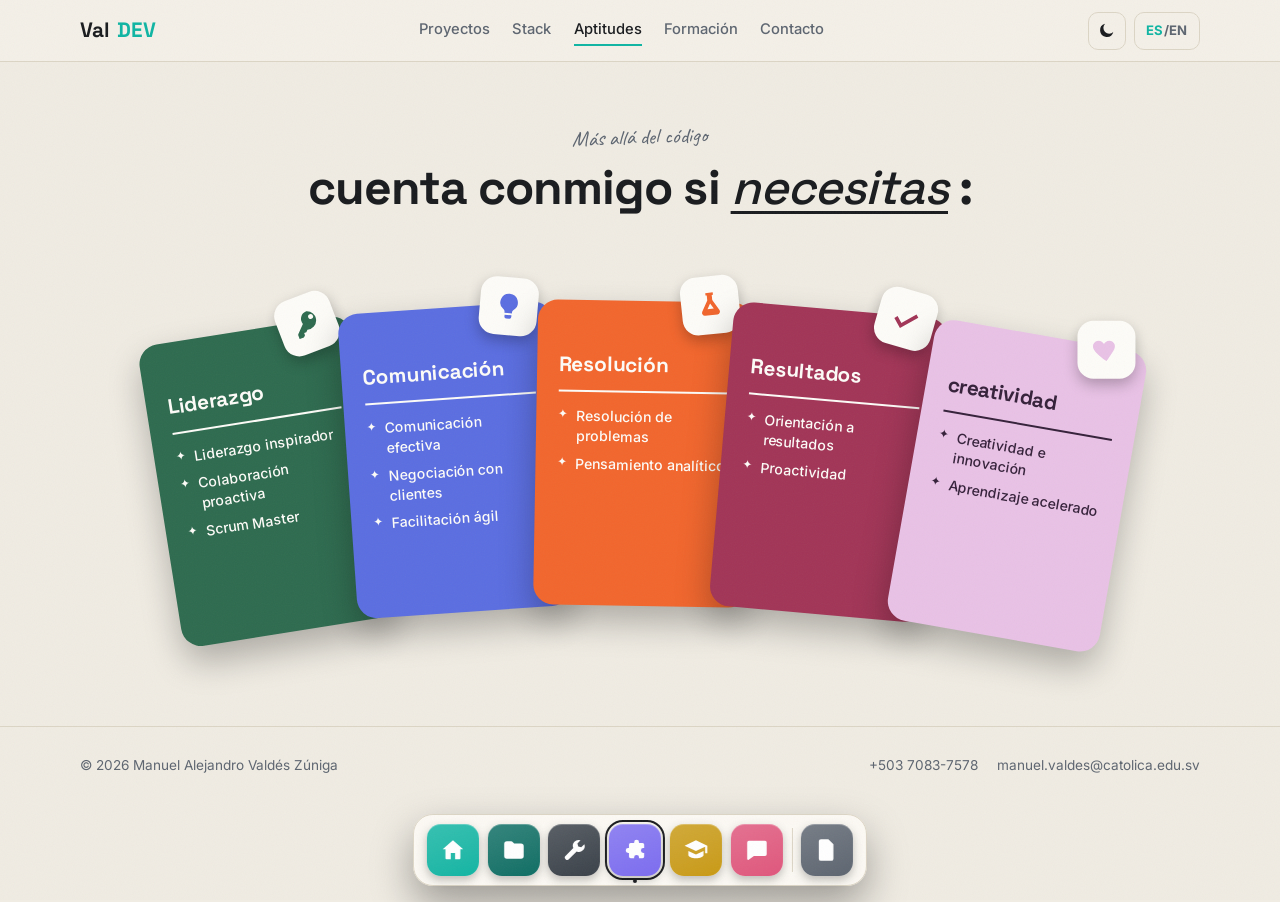
==== aptitudes.html @ 23bbcfeb "Creando mi portafolio digital - Manuel ValDEV" ====
<!DOCTYPE html>
<html lang="es" data-theme="dark">
<head>
  <meta charset="UTF-8" />
  <meta name="viewport" content="width=device-width, initial-scale=1.0" />
  <title>Aptitudes — Manuel ValDEV</title>
  <meta name="description" content="Aptitudes de Manuel Valdés: liderazgo, comunicación, resolución de problemas y orientación a resultados." />
  <link rel="icon" type="image/png" href="assets/avatar-head.png" />
  <script>
    document.documentElement.dataset.theme =
      localStorage.getItem("valdev-theme") ||
      (matchMedia("(prefers-color-scheme: light)").matches ? "light" : "dark");
  </script>
  <link rel="stylesheet" href="styles/base.css" />
  <link rel="stylesheet" href="styles/aptitudes.css" />
</head>
<body class="aptitudes-page has-dock">

  <header class="site-nav">
    <div class="nav-inner container">
      <a href="index.html" class="brand">Val<span>DEV</span></a>
      <nav class="nav-links">
        <a href="proyectos.html" data-i18n="nav.proyectos">Proyectos</a>
        <a href="stack.html" data-i18n="nav.stack">Stack</a>
        <a href="aptitudes.html" data-i18n="nav.aptitudes">Aptitudes</a>
        <a href="certificaciones.html" data-i18n="nav.certs">Formación</a>
        <a href="redes.html" data-i18n="nav.redes">Contacto</a>
      </nav>
      <div class="nav-actions">
        <button id="themeToggle" class="icon-btn" aria-label="Cambiar tema"></button>
        <button id="langToggle" class="lang-toggle" aria-label="Cambiar idioma">
          <span class="lang-opt" data-lang="es">ES</span>/<span class="lang-opt" data-lang="en">EN</span>
        </button>
        <button id="menuBtn" class="icon-btn menu-btn" aria-label="Menú">☰</button>
      </div>
    </div>
  </header>

  <main>
    <div class="container">
      <div class="page-head centered">
        <p class="hand-note phone-note">Más allá del código</p>
        <h1 class="page-title fan-title"><span data-i18n="a.t1">cuenta conmigo si</span> <em data-i18n="a.t2">necesitas</em> :</h1>
      </div>

      <!-- Abanico de tarjetas con stickers, como la referencia -->
      <div class="card-fan reveal">

        <article class="apt-card" style="--cc:#2e6b4f; --rot:-9deg; --y:26px">
          <span class="sticker" style="--srot:-12deg">
            <svg viewBox="0 0 24 24" aria-hidden="true"><path d="M15 2.5a6.5 6.5 0 0 0-6.16 8.6L2.6 17.34a1.6 1.6 0 0 0-.47 1.13v2.4a.63.63 0 0 0 .63.63h2.4c.42 0 .83-.17 1.13-.47l.9-.9v-1.87h1.87l1.55-1.55A6.5 6.5 0 1 0 15 2.5zm1.75 3.25a2 2 0 1 1-2 2 2 2 0 0 1 2-2z"/></svg>
          </span>
          <h2 data-i18n="a.p1.t">liderazgo</h2>
          <ul>
            <li data-i18n="a.p1.c1">Liderazgo inspirador</li>
            <li data-i18n="a.p1.c2">Colaboración proactiva</li>
            <li data-i18n="a.p1.c3">Scrum Master</li>
          </ul>
        </article>

        <article class="apt-card" style="--cc:#5b6ee1; --rot:-4deg; --y:6px">
          <span class="sticker" style="--srot:9deg">
            <svg viewBox="0 0 24 24" aria-hidden="true"><path d="M12 2a7 7 0 0 0-4.1 12.67c.66.48 1.1 1.2 1.1 2V17.5h6v-.83c0-.8.44-1.52 1.1-2A7 7 0 0 0 12 2zM9.25 19h5.5v1.5A1.5 1.5 0 0 1 13.25 22h-2.5a1.5 1.5 0 0 1-1.5-1.5z"/></svg>
          </span>
          <h2 data-i18n="a.p2.t">comunicación</h2>
          <ul>
            <li data-i18n="a.p2.c1">Comunicación efectiva</li>
            <li data-i18n="a.p2.c2">Negociación con clientes</li>
            <li data-i18n="a.p2.c3">Facilitación ágil</li>
          </ul>
        </article>

        <article class="apt-card" style="--cc:#f2662d; --rot:1deg; --y:0px">
          <span class="sticker" style="--srot:-7deg">
            <svg viewBox="0 0 24 24" aria-hidden="true"><path d="M9 2h6v2h-1v4.1l4.93 8.55A2.3 2.3 0 0 1 16.94 20H7.06a2.3 2.3 0 0 1-1.99-3.45L10 8.1V4H9zm3 8.6-2.53 4.4h5.06z"/></svg>
          </span>
          <h2 data-i18n="a.p3.t">resolución</h2>
          <ul>
            <li data-i18n="a.p3.c1">Resolución de problemas</li>
            <li data-i18n="a.p3.c3">Pensamiento analítico</li>
          </ul>
        </article>

        <article class="apt-card" style="--cc:#a23557; --rot:5deg; --y:8px">
          <span class="sticker" style="--srot:11deg">
            <svg viewBox="0 0 24 24" aria-hidden="true"><path d="M9.3 16.2 4.9 11.8l-2.1 2.1 6.5 6.5L21.2 8.5l-2.1-2.1z"/></svg>
          </span>
          <h2 data-i18n="a.p4.t">resultados</h2>
          <ul>
            <li data-i18n="a.p4.c1">Orientación a resultados</li>
            <li data-i18n="a.p4.c3">Proactividad</li>
          </ul>
        </article>

        <article class="apt-card apt-card-light" style="--cc:#e9c2e6; --rot:10deg; --y:30px">
          <span class="sticker" style="--srot:-10deg">
            <svg viewBox="0 0 24 24" aria-hidden="true"><path d="M12 21s-7.7-4.9-10.2-9.5C.2 8.4 2.2 4.8 5.7 4.8c2 0 3.4 1.1 4.3 2.6.9-1.5 2.3-2.6 4.3-2.6 3.5 0 5.5 3.6 3.9 6.7C15.7 16.1 12 21 12 21z"/></svg>
          </span>
          <h2 data-i18n="a.p5.t">creatividad</h2>
          <ul>
            <li data-i18n="a.p4.c2">Creatividad e innovación</li>
            <li data-i18n="a.p3.c2">Aprendizaje acelerado</li>
          </ul>
        </article>

      </div>
    </div>
  </main>

  <!-- Dock global de navegación -->
  <nav class="dock" id="dock" aria-label="Navegación rápida">
    <a class="dock-item" href="index.html" style="--di:#0fb5a3">
      <span class="dock-tip" data-i18n="dock.home">Inicio</span>
      <svg class="di" viewBox="0 0 24 24" aria-hidden="true"><path d="M12 3 2.5 11.2h2.6v8.3a1 1 0 0 0 1 1H10v-5.8h4v5.8h3.9a1 1 0 0 0 1-1v-8.3h2.6z"/></svg>
    </a>
    <a class="dock-item" href="proyectos.html" style="--di:#0c6e64">
      <span class="dock-tip" data-i18n="dock.proyectos">Proyectos</span>
      <svg class="di" viewBox="0 0 24 24" aria-hidden="true"><path d="M3 6.5A2.5 2.5 0 0 1 5.5 4h3.9a2 2 0 0 1 1.42.59L12.2 6h6.3A2.5 2.5 0 0 1 21 8.5v9a2.5 2.5 0 0 1-2.5 2.5h-13A2.5 2.5 0 0 1 3 17.5z"/></svg>
    </a>
    <a class="dock-item" href="stack.html" style="--di:#3a4149">
      <span class="dock-tip" data-i18n="dock.stack">Stack técnico</span>
      <svg class="di" viewBox="0 0 24 24" aria-hidden="true"><path d="M21.6 6.6a5.3 5.3 0 0 1-7.1 6.7l-7 7a2.2 2.2 0 1 1-3.1-3.1l7-7a5.3 5.3 0 0 1 6.7-7.1l-2.9 2.9.8 2.7 2.7.8z"/></svg>
    </a>
    <a class="dock-item" href="aptitudes.html" style="--di:#7c6cf0">
      <span class="dock-tip" data-i18n="dock.aptitudes">Aptitudes</span>
      <svg class="di" viewBox="0 0 24 24" aria-hidden="true"><path d="M13.5 2.5a2.25 2.25 0 0 0-2.25 2.25v.75H8A1.5 1.5 0 0 0 6.5 7v3.25h-.75a2.25 2.25 0 1 0 0 4.5h.75V18A1.5 1.5 0 0 0 8 19.5h3.25v-.75a2.25 2.25 0 1 1 4.5 0v.75H19a1.5 1.5 0 0 0 1.5-1.5v-3.25h-.75a2.25 2.25 0 1 1 0-4.5h.75V7A1.5 1.5 0 0 0 19 5.5h-3.25v-.75A2.25 2.25 0 0 0 13.5 2.5z"/></svg>
    </a>
    <a class="dock-item" href="certificaciones.html" style="--di:#c99a12">
      <span class="dock-tip" data-i18n="dock.certs">Formación</span>
      <svg class="di" viewBox="0 0 24 24" aria-hidden="true"><path d="M12 3 1.5 8 12 13l8.5-4.05V15h2V8zM5 12.9v3.6c0 1.6 3.1 3 7 3s7-1.4 7-3v-3.6l-7 3.3z"/></svg>
    </a>
    <a class="dock-item" href="redes.html" style="--di:#e0567c">
      <span class="dock-tip" data-i18n="dock.redes">Contacto</span>
      <svg class="di" viewBox="0 0 24 24" aria-hidden="true"><path d="M4.5 3.5h15A1.5 1.5 0 0 1 21 5v11a1.5 1.5 0 0 1-1.5 1.5H9.2L4.4 21A.9.9 0 0 1 3 20.3V5a1.5 1.5 0 0 1 1.5-1.5z"/></svg>
    </a>
    <span class="dock-sep"></span>
    <a class="dock-item" href="assets/Manuel_Valdes_CV.pdf" download style="--di:#5d6570">
      <span class="dock-tip" data-i18n="dock.cv">Descargar CV</span>
      <svg class="di" viewBox="0 0 24 24" aria-hidden="true"><path d="M6.5 2h6.8L18 6.7V20a2 2 0 0 1-2 2H6.5a2 2 0 0 1-2-2V4a2 2 0 0 1 2-2zM12 9v6.1l2.1-2.1 1.4 1.4-4.5 4.5-4.5-4.5 1.4-1.4L10 15.1V9z"/></svg>
    </a>
  </nav>

  <footer class="site-footer">
    <div class="container footer-inner">
      <p>© <span class="year"></span> Manuel Alejandro Valdés Zúniga</p>
      <div class="footer-contact">
        <a href="tel:+50370837578">+503 7083-7578</a>
        <a href="mailto:manuel.valdes@catolica.edu.sv">manuel.valdes@catolica.edu.sv</a>
      </div>
    </div>
  </footer>

  <script src="js/i18n.js"></script>
  <script src="js/shared.js"></script>
</body>
</html>
---- styles/base.css ----
/* ==========================================================================
   ValDEV — base compartida: temas claro/oscuro, tipografía, nav, footer.
   Cada página tiene además su propia hoja en styles/<pagina>.css
   ========================================================================== */

@import url('https://fonts.googleapis.com/css2?family=Space+Grotesk:wght@400;500;700&family=Inter:wght@400;500;600;700;800&family=Caveat:wght@600;700&display=swap');

/* ---------- Temas ---------- */

:root {
  /* Acentos tomados de las imágenes de referencia */
  --teal: #0fb5a3;
  --teal-deep: #0c6e64;
  --yellow: #f5c518;
  --violet: #7c6cf0;
  --lilac: #b7aef2;
  --coral: #f4795b;
  --green: #2fa96e;
  --pink: #e0567c;
  --sky: #63b3e4;

  --font-display: "Space Grotesk", system-ui, sans-serif;
  --font-body: "Inter", system-ui, sans-serif;
  --font-hand: "Caveat", cursive;

  --radius: 16px;
  --nav-h: 62px;
}

html[data-theme="dark"] {
  --bg: #101214;
  --bg-2: #16191c;
  --card: #1b1f23;
  --line: #2b3138;
  --ink: #f1eee7;
  --ink-dim: #98a1ab;
  --shadow-hard: 6px 6px 0 rgba(0, 0, 0, 0.55);
  color-scheme: dark;
}

html[data-theme="light"] {
  --bg: #f4f1ea;
  --bg-2: #ece7dc;
  --card: #fffdf8;
  --line: #dcd5c5;
  --ink: #191b1e;
  --ink-dim: #5d6570;
  --shadow-hard: 6px 6px 0 rgba(25, 27, 30, 0.85);
  color-scheme: light;
}

/* ---------- Base ---------- */

* { margin: 0; padding: 0; box-sizing: border-box; }

html { scroll-behavior: smooth; }

body {
  font-family: var(--font-body);
  background: var(--bg);
  color: var(--ink);
  line-height: 1.6;
  overflow-x: hidden;
  min-height: 100svh;
  transition: background-color 0.35s ease, color 0.35s ease;
}

/* Grano sutil sobre todo el sitio: quita el look "plano de plantilla" */
body::after {
  content: "";
  position: fixed;
  inset: 0;
  z-index: 999;
  pointer-events: none;
  opacity: 0.045;
  background-image: url("data:image/svg+xml,%3Csvg xmlns='http://www.w3.org/2000/svg' width='140' height='140'%3E%3Cfilter id='n'%3E%3CfeTurbulence type='fractalNoise' baseFrequency='0.9' numOctaves='2'/%3E%3C/filter%3E%3Crect width='100%25' height='100%25' filter='url(%23n)'/%3E%3C/svg%3E");
}

img { max-width: 100%; display: block; }
a { color: inherit; text-decoration: none; }
ul, ol { list-style: none; }
button { font: inherit; color: inherit; background: none; border: none; cursor: pointer; }

::selection { background: var(--yellow); color: #191b1e; }

h1, h2, h3, .display { font-family: var(--font-display); }

.container { width: min(1120px, 100% - 2.5rem); margin-inline: auto; }

main { animation: page-in 0.55s cubic-bezier(0.22, 1, 0.36, 1) both; }

@keyframes page-in {
  from { opacity: 0; transform: translateY(14px); }
  to { opacity: 1; transform: none; }
}

/* Nota manuscrita reutilizable (toque humano) */
.hand-note {
  font-family: var(--font-hand);
  font-size: 1.35rem;
  color: var(--ink-dim);
  rotate: -2deg;
  display: inline-block;
}

/* ---------- Nav ---------- */

.site-nav {
  position: sticky;
  top: 0;
  z-index: 100;
  height: var(--nav-h);
  background: color-mix(in srgb, var(--bg) 82%, transparent);
  backdrop-filter: blur(14px);
  border-bottom: 1px solid var(--line);
}

.nav-inner {
  height: 100%;
  display: flex;
  align-items: center;
  justify-content: space-between;
  gap: 1rem;
}

.brand {
  font-family: var(--font-display);
  font-weight: 700;
  font-size: 1.3rem;
  letter-spacing: -0.01em;
}

.brand span { color: var(--teal); }

.nav-links {
  display: none;
  align-items: center;
  gap: 1.4rem;
}

.nav-links a {
  font-size: 0.92rem;
  font-weight: 500;
  color: var(--ink-dim);
  padding-block: 0.2rem;
  border-bottom: 2px solid transparent;
  transition: color 0.2s, border-color 0.2s;
}

.nav-links a:hover { color: var(--ink); }
.nav-links a.active { color: var(--ink); border-color: var(--teal); }

.nav-actions { display: flex; align-items: center; gap: 0.5rem; }

.icon-btn {
  width: 38px;
  height: 38px;
  display: grid;
  place-items: center;
  border: 1px solid var(--line);
  border-radius: 10px;
  font-size: 1.05rem;
  transition: border-color 0.2s, transform 0.2s, background 0.2s;
}

.icon-btn:hover { border-color: var(--teal); transform: translateY(-1px); }
.icon-btn:active { transform: scale(0.94); }

.lang-toggle {
  height: 38px;
  border: 1px solid var(--line);
  border-radius: 10px;
  padding-inline: 0.7rem;
  font-size: 0.82rem;
  font-weight: 700;
  color: var(--ink-dim);
  letter-spacing: 0.03em;
  transition: border-color 0.2s;
}

.lang-toggle:hover { border-color: var(--teal); }
.lang-toggle .lang-opt.active { color: var(--teal); }

.menu-btn { display: grid; }

/* Menú móvil desplegable */
.nav-links.open {
  display: flex;
  position: absolute;
  top: var(--nav-h);
  left: 0;
  right: 0;
  flex-direction: column;
  align-items: flex-start;
  gap: 0;
  background: var(--bg);
  border-bottom: 1px solid var(--line);
  padding: 0.5rem 1.4rem 1rem;
}

.nav-links.open a { padding-block: 0.6rem; font-size: 1.05rem; width: 100%; }

/* ---------- Footer ---------- */

.site-footer {
  border-top: 1px solid var(--line);
  padding-block: 1.8rem;
  margin-top: 4rem;
}

.footer-inner {
  display: flex;
  flex-wrap: wrap;
  gap: 0.8rem 2rem;
  justify-content: space-between;
  align-items: center;
  color: var(--ink-dim);
  font-size: 0.85rem;
}

.footer-contact { display: flex; flex-wrap: wrap; gap: 1.2rem; }
.footer-contact a:hover { color: var(--teal); }

/* ---------- Utilidades ---------- */

.reveal {
  opacity: 0;
  transform: translateY(26px);
  transition: opacity 0.7s ease, transform 0.7s cubic-bezier(0.22, 1, 0.36, 1);
  transition-delay: var(--rd, 0s);
}

.reveal.visible { opacity: 1; transform: none; }

.page-head { padding-block: 3.6rem 1rem; }

.page-kicker {
  font-family: var(--font-display);
  font-size: 0.8rem;
  font-weight: 700;
  letter-spacing: 0.28em;
  text-transform: uppercase;
  color: var(--ink-dim);
}

.page-title {
  font-size: clamp(2.4rem, 7vw, 4.4rem);
  font-weight: 700;
  letter-spacing: -0.03em;
  line-height: 1.02;
  margin-top: 0.6rem;
}

.corner-note {
  font-size: 0.72rem;
  font-weight: 600;
  letter-spacing: 0.2em;
  text-transform: uppercase;
  color: var(--ink-dim);
}

@media (min-width: 860px) {
  .nav-links { display: flex; }
  .menu-btn { display: none; }
}

@media (prefers-reduced-motion: reduce) {
  html { scroll-behavior: auto; }
  main { animation: none; }
  .reveal { opacity: 1; transform: none; transition: none; }
}

/* ==========================================================================
   Dock global (visible en todas las páginas) + iconos SVG sólidos
   ========================================================================== */

body.has-dock { padding-bottom: 96px; }

.brand { display: inline-flex; align-items: center; gap: 0.5rem; }

.brand-avatar {
  width: 34px;
  height: 34px;
  border-radius: 50%;
  background: var(--teal);
  object-fit: cover;
  transition: rotate 0.3s cubic-bezier(0.34, 1.56, 0.64, 1);
}

.brand:hover .brand-avatar { rotate: -10deg; }

.icon-btn svg { width: 19px; height: 19px; display: block; }

.dock {
  position: fixed;
  bottom: 14px;
  left: 50%;
  transform: translateX(-50%);
  z-index: 90;
  display: flex;
  align-items: flex-end;
  gap: 0.55rem;
  padding: 0.55rem 0.8rem;
  border-radius: 20px;
  background: color-mix(in srgb, var(--card) 80%, transparent);
  border: 1px solid var(--line);
  backdrop-filter: blur(16px);
  box-shadow: 0 18px 40px rgba(0, 0, 0, 0.35);
}

.dock-item {
  position: relative;
  width: 52px;
  height: 52px;
  display: grid;
  place-items: center;
  border-radius: 14px;
  background: linear-gradient(160deg, color-mix(in srgb, var(--di) 84%, white), var(--di));
  box-shadow: inset 0 1px 0 rgba(255, 255, 255, 0.25), 0 4px 10px rgba(0, 0, 0, 0.25);
  transform-origin: bottom center;
  scale: var(--s, 1);
  transition: scale 0.12s ease-out;
  will-change: scale;
}

.dock-item .di { width: 26px; height: 26px; fill: #fff; }

.dock-avatar {
  width: 40px;
  height: 40px;
  border-radius: 50%;
  object-fit: cover;
  background: rgba(255, 255, 255, 0.85);
}

.dock-item.current { outline: 2px solid var(--ink); outline-offset: 2px; }

/* puntito de "app abierta" bajo la página actual, como en macOS */
.dock-item.current::after {
  content: "";
  position: absolute;
  bottom: -7px;
  left: 50%;
  translate: -50%;
  width: 4px;
  height: 4px;
  border-radius: 50%;
  background: var(--ink);
}

.dock-sep {
  width: 1px;
  align-self: stretch;
  margin-block: 4px;
  background: var(--line);
}

.dock-tip {
  position: absolute;
  bottom: calc(100% + 10px);
  left: 50%;
  translate: -50% 4px;
  white-space: nowrap;
  font-size: 0.72rem;
  font-weight: 600;
  font-family: var(--font-body);
  color: var(--ink);
  background: var(--card);
  border: 1px solid var(--line);
  padding: 0.22rem 0.6rem;
  border-radius: 8px;
  opacity: 0;
  pointer-events: none;
  transition: opacity 0.18s, translate 0.18s;
}

.dock-item:hover .dock-tip { opacity: 1; translate: -50% 0; }

@media (max-width: 520px) {
  .dock { gap: 0.4rem; padding: 0.45rem 0.6rem; }
  .dock-item { width: 42px; height: 42px; border-radius: 12px; }
  .dock-item .di { width: 21px; height: 21px; }
  .dock-avatar { width: 32px; height: 32px; }
  body.has-dock { padding-bottom: 82px; }
}

@media (max-width: 380px) {
  .dock-item { width: 38px; height: 38px; }
}
---- styles/aptitudes.css ----
/* ==========================================================================
   Aptitudes — abanico de tarjetas de colores con stickers troquelados,
   como la referencia "ideaAPTITUDESjpg.jpg" (call us if you need:).
   Cada tarjeta define su color en --cc, rotación --rot y altura --y.
   ========================================================================== */

html[data-theme="light"] body.aptitudes-page { background: #f0ece3; }
html[data-theme="dark"] body.aptitudes-page { background: #16141d; }

.page-head.centered { text-align: center; }

.fan-title {
  font-size: clamp(1.9rem, 5.5vw, 3rem);
  letter-spacing: -0.02em;
}

.fan-title em {
  font-style: italic;
  font-weight: 500;
  text-decoration: underline;
  text-decoration-thickness: 3px;
  text-underline-offset: 7px;
}

/* ---------- El abanico ---------- */

.card-fan {
  display: flex;
  justify-content: center;
  align-items: flex-start;
  padding-block: 4.5rem 3.5rem;
}

.apt-card {
  position: relative;
  width: 215px;
  min-height: 305px;
  flex-shrink: 0;
  margin-inline: -20px; /* solapadas como cartas en la mano */
  background: var(--cc);
  color: #fdfcf8;
  border-radius: 20px;
  padding: 3rem 1.35rem 1.5rem;
  rotate: var(--rot);
  translate: 0 var(--y);
  transform-origin: bottom center;
  box-shadow: 0 16px 34px rgba(0, 0, 0, 0.28);
  transition:
    rotate 0.35s cubic-bezier(0.34, 1.56, 0.64, 1),
    translate 0.35s cubic-bezier(0.34, 1.56, 0.64, 1),
    box-shadow 0.35s,
    opacity 0.7s ease,
    z-index 0s;
}

/* al pasar el cursor, la carta se endereza y sale del abanico */
.apt-card:hover {
  rotate: 0deg;
  translate: 0 -22px;
  z-index: 10;
  box-shadow: 0 30px 54px rgba(0, 0, 0, 0.4);
}

.apt-card-light { color: #35213a; }

.apt-card h2 {
  font-size: 1.3rem;
  font-weight: 700;
  letter-spacing: -0.01em;
  border-bottom: 2px solid currentColor;
  padding-bottom: 0.55rem;
  margin-bottom: 0.9rem;
}

.apt-card ul { display: grid; gap: 0.5rem; }

.apt-card li {
  position: relative;
  padding-left: 1.15rem;
  font-size: 0.88rem;
  font-weight: 500;
  line-height: 1.4;
}

/* viñeta ✦ como en la referencia */
.apt-card li::before {
  content: "✦";
  position: absolute;
  left: 0;
  top: 0;
  font-size: 0.75rem;
}

/* ---------- Sticker troquelado en la esquina ---------- */

.sticker {
  position: absolute;
  top: -26px;
  right: 14px;
  display: grid;
  place-items: center;
  width: 58px;
  height: 58px;
  background: #fdfcf8;
  border-radius: 16px;
  rotate: var(--srot, 0deg);
  box-shadow: 0 6px 14px rgba(0, 0, 0, 0.25);
  transition: rotate 0.35s cubic-bezier(0.34, 1.56, 0.64, 1), scale 0.35s;
}

.apt-card:hover .sticker { rotate: 0deg; scale: 1.12; }

.sticker svg { width: 30px; height: 30px; fill: var(--cc); }

/* ---------- Entrada: las cartas se reparten hacia el abanico ---------- */

.card-fan.reveal .apt-card { opacity: 0; rotate: 0deg; translate: 0 40px; }

.card-fan.reveal.visible .apt-card {
  opacity: 1;
  rotate: var(--rot);
  translate: 0 var(--y);
}

.card-fan.reveal.visible .apt-card:nth-child(1) { transition-delay: 0s; }
.card-fan.reveal.visible .apt-card:nth-child(2) { transition-delay: 0.09s; }
.card-fan.reveal.visible .apt-card:nth-child(3) { transition-delay: 0.18s; }
.card-fan.reveal.visible .apt-card:nth-child(4) { transition-delay: 0.27s; }
.card-fan.reveal.visible .apt-card:nth-child(5) { transition-delay: 0.36s; }

/* hover vuelve a mandar sobre la entrada */
.card-fan.reveal.visible .apt-card:hover { rotate: 0deg; translate: 0 -22px; transition-delay: 0s; }

/* ---------- Responsive ---------- */

@media (max-width: 1080px) {
  .card-fan { flex-wrap: wrap; gap: 2.2rem 0.6rem; }
  .apt-card { margin-inline: -8px; }
}

@media (max-width: 560px) {
  .card-fan { flex-direction: column; align-items: center; gap: 2.6rem; }
  .apt-card {
    width: min(340px, 100%);
    min-height: 0;
    margin-inline: 0;
    rotate: calc(var(--rot) * 0.35);
    translate: 0 0;
  }
  .card-fan.reveal.visible .apt-card { rotate: calc(var(--rot) * 0.35); translate: 0 0; }
  .card-fan.reveal.visible .apt-card:hover { translate: 0 -8px; }
}
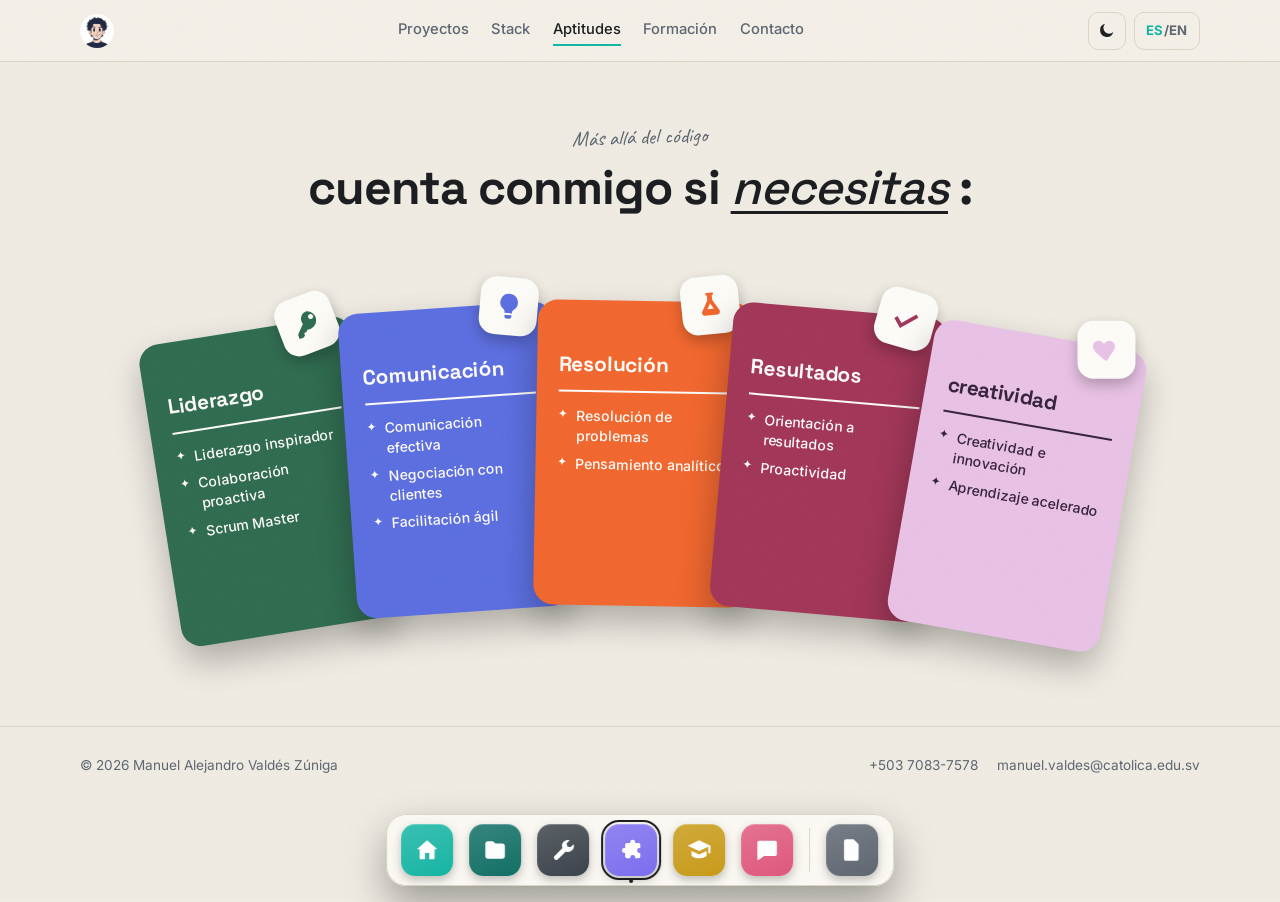
==== commit 5c475f47: "Agregando avatar personalizado" ====
--- a/aptitudes.html
+++ b/aptitudes.html
@@ -5,7 +5,7 @@
   <meta name="viewport" content="width=device-width, initial-scale=1.0" />
   <title>Aptitudes — Manuel ValDEV</title>
   <meta name="description" content="Aptitudes de Manuel Valdés: liderazgo, comunicación, resolución de problemas y orientación a resultados." />
-  <link rel="icon" type="image/png" href="assets/avatar-head.png" />
+  <link rel="icon" type="image/png" href="assets/animacionRetrato.PNG" />
   <script>
     document.documentElement.dataset.theme =
       localStorage.getItem("valdev-theme") ||
@@ -18,7 +18,7 @@
 
   <header class="site-nav">
     <div class="nav-inner container">
-      <a href="index.html" class="brand">Val<span>DEV</span></a>
+      <a href="index.html" class="brand" aria-label="Inicio — ValDEV"><img class="brand-avatar" src="assets/animacionRetrato.PNG" alt="ValDEV" /></a>
       <nav class="nav-links">
         <a href="proyectos.html" data-i18n="nav.proyectos">Proyectos</a>
         <a href="stack.html" data-i18n="nav.stack">Stack</a>
--- a/styles/base.css
+++ b/styles/base.css
@@ -299,8 +299,8 @@
   z-index: 90;
   display: flex;
   align-items: flex-end;
-  gap: 0.55rem;
-  padding: 0.55rem 0.8rem;
+  gap: 1rem; /* separación amplia: al magnificar, los iconos no se tocan */
+  padding: 0.55rem 0.9rem;
   border-radius: 20px;
   background: color-mix(in srgb, var(--card) 80%, transparent);
   border: 1px solid var(--line);
@@ -377,7 +377,7 @@
 .dock-item:hover .dock-tip { opacity: 1; translate: -50% 0; }
 
 @media (max-width: 520px) {
-  .dock { gap: 0.4rem; padding: 0.45rem 0.6rem; }
+  .dock { gap: 0.55rem; padding: 0.45rem 0.65rem; }
   .dock-item { width: 42px; height: 42px; border-radius: 12px; }
   .dock-item .di { width: 21px; height: 21px; }
   .dock-avatar { width: 32px; height: 32px; }
